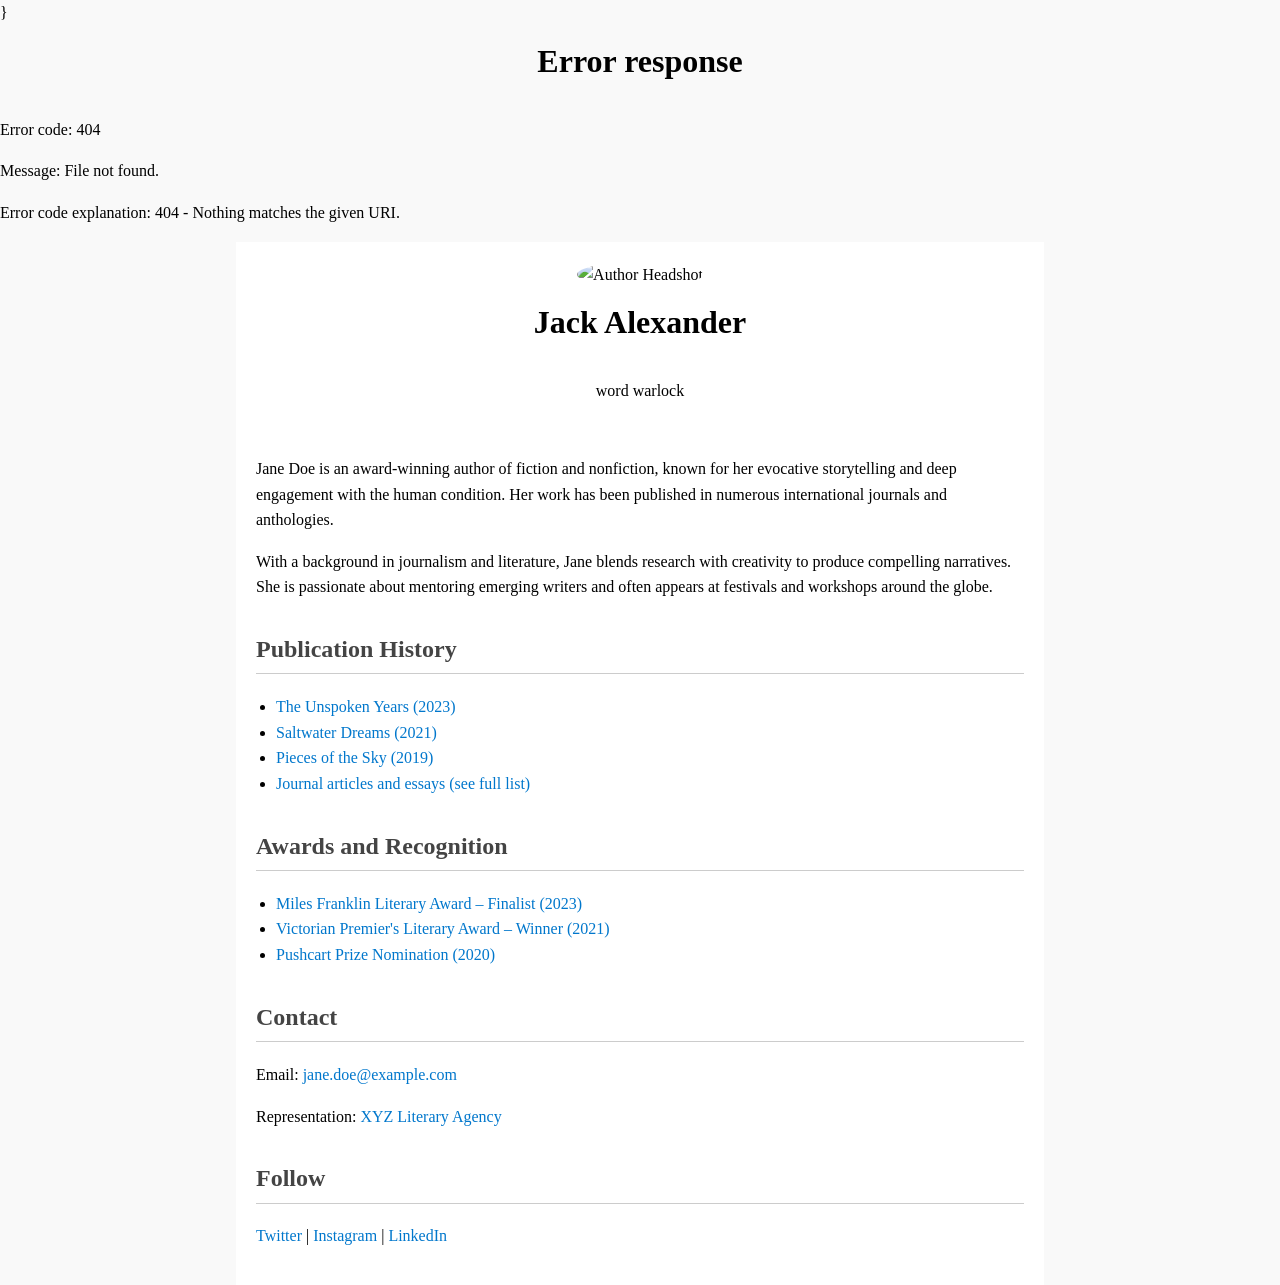
==== index.html @ e9b68151 "fiddling" ====
<!DOCTYPE html>
<html lang="en">
  <head>
    <meta charset="UTF-8" />
    <meta name="viewport" content="width=device-width, initial-scale=1.0" />
    <!-- import fonts here -->
}
<link rel="preconnect" href="https://fonts.googleapis.com">
<link rel="preconnect" href="https://fonts.gstatic.com" crossorigin>
<link href="https://fonts.googleapis.com/css2?family=Grenze+Gotisch:wght@100..900&family=Jacquard+24&display=swap" rel="stylesheet">

    <title>Jack Alexander</title>
    <link rel="stylesheet" href="./style.css" />
  </head>
  
  <body>
      <!-- menu header -->
    <div id="header-placeholder"></div>
    <!-- load header -->
    <script>
      fetch("header.html")
        .then((res) => res.text())
        .then((html) => {
          document.getElementById("header-placeholder").innerHTML = html;
        });
    </script>

    <div class="container">
      <header>
        <!-- edit author headshot below -->
        <img
          src="./img/headshot.jpg"
          alt="Author Headshot"
        />
        <h1>Jack Alexander</h1>
        <p>word warlock</p>
      </header>

      <section class="bio">
        <!-- edit author bio below -->
        <p>
          Jane Doe is an award-winning author of fiction and nonfiction, known
          for her evocative storytelling and deep engagement with the human
          condition. Her work has been published in numerous international
          journals and anthologies.
        </p>
        <p>
          With a background in journalism and literature, Jane blends research
          with creativity to produce compelling narratives. She is passionate
          about mentoring emerging writers and often appears at festivals and
          workshops around the globe.
        </p>
      </section>

      <section class="publications">
        <h2>Publication History</h2>
        <!-- edit author publications below, creating new list items -->
        <ul>
          <li><a href="#">The Unspoken Years (2023)</a></li>
          <li><a href="#">Saltwater Dreams (2021)</a></li>
          <li><a href="#">Pieces of the Sky (2019)</a></li>
          <li>
            <a href="./publications.html"
              >Journal articles and essays (see full list)</a
            >
          </li>
        </ul>
      </section>

      <section class="awards">
        <h2>Awards and Recognition</h2>
        <ul>
          <li>
            <a href="#">Miles Franklin Literary Award – Finalist (2023)</a>
          </li>
          <li>
            <a href="#">Victorian Premier's Literary Award – Winner (2021)</a>
          </li>
          <li><a href="#">Pushcart Prize Nomination (2020)</a></li>
        </ul>
      </section>

      <section class="contact">
        <h2>Contact</h2>
        <p>
          Email: <a href="mailto:jane.doe@example.com">jane.doe@example.com</a>
        </p>
        <p>Representation: <a href="#">XYZ Literary Agency</a></p>
      </section>

      <section class="socials">
        <h2>Follow</h2>
        <p>
          <a href="https://twitter.com/janedoe">Twitter</a> |
          <a href="https://instagram.com/janedoe">Instagram</a> |
          <a href="https://linkedin.com/in/janedoe">LinkedIn</a>
        </p>
      </section>
    </div>
  </body>
</html>
---- style.css ----
/* make comments within this syntax */

body {
  font-family: "Grenze Gotische";
  line-height: 1.6;
  margin: 0;
  padding: 0;
  background-color: #f9f9f9;
  color: black;
}
.menu {
  max-width: 10%;
  position: sticky;
  top: 10px;
  background-color:#333333
}
.container {
  max-width: 60%;
  margin: auto;
  padding: 20px;
  background-color: #ffffff;
}
header {
  text-align: center;
  padding-bottom: 20px;
}
header img {
  width: 150px;
  border-radius: 50%;
}
h1 {
  margin: 10px 0 5px;
  text-align: center;
  margin-bottom: 30px;
}
h2 {
  color: #444444;
  border-bottom: 1px solid #cccccc;
  padding-bottom: 5px;
  margin-top: 30px;
}
ul {
  padding-left: 20px;
}
a {
  color: #0077cc;
  text-decoration: none;
}
a:hover {
  text-decoration: underline;
}
.contact,
.socials {
  margin-top: 30px;
}

/* styling for publications.html */
.container2 {
  max-width: 1000px;
  margin: auto;
  padding: 20px;
  background-color: #ffffff;
}
.article-grid {
  display: grid;
  grid-template-columns: repeat(auto-fit, minmax(280px, 1fr));
  gap: 20px;
}
.article-card {
  background: #fdfdfd;
  border: 1px solid #dddddd;
  border-radius: 8px;
  overflow: hidden;
  transition: transform 0.3s ease;
}
.article-card:hover {
  transform: scale(1.02);
}
.article-image {
  width: 100%;
  height: 180px;
  object-fit: cover;
}
.article-content {
  padding: 15px;
}
.article-title {
  font-size: 1.1em;
  margin: 0 0 10px;
}
.article-title a {
  text-decoration: none;
  color: #0077cc;
}
.article-title a:hover {
  text-decoration: underline;
}
.journal-name {
  color: #666666;
  font-size: 0.95em;
}

/* styling for header.html */
.navbar {
  height: 10%;
  background-color:#333333;
  color: white;
  padding: 10px 10px;
}
.navbar nav {
  display: flex;
  flex-wrap: wrap;
  gap: 100%;
}
.navbar nav a:hover {
  text-decoration: underline;
}
.spacer {
  height: 0px;
}
    .gallery {
      font-family: sans-serif;
      margin: 0;
      padding: 0;
      background-color: #f9f9f9;
      display: flex;
      flex-direction: column;
      align-items: center;
    }

    .feature-box {
      display: flex;
      flex-direction: column;
      align-items: center;
      background: white;
      box-shadow: 0 2px 10px rgba(0, 0, 0, 0.1);
      border-radius: 1rem;
      max-width: 800px;
      padding: 2rem;
      margin: 2rem;
      text-align: center;
    }
    .feature-box img {
      width: 100%;
      max-height: 400px;
      object-fit: cover;
      border-radius: 1rem;
      margin-bottom: 1.5rem;
    }
    .feature-box h2 {
      margin-bottom: 1rem;
    }
    .feature-box p {
      margin-bottom: 1rem;
    }
    .nav-buttons {
      display: flex;
      justify-content: space-between;
      width: 100%;
      max-width: 800px;
      margin-top: 1rem;
    }
    .nav-buttons button {
      background-color: #333333;
      color: white;
      border: none;
      padding: 0.75rem 1.5rem;
      border-radius: 0.5rem;
      cursor: pointer;
    }
    .nav-buttons button:hover {
      background-color: #555555;
    }
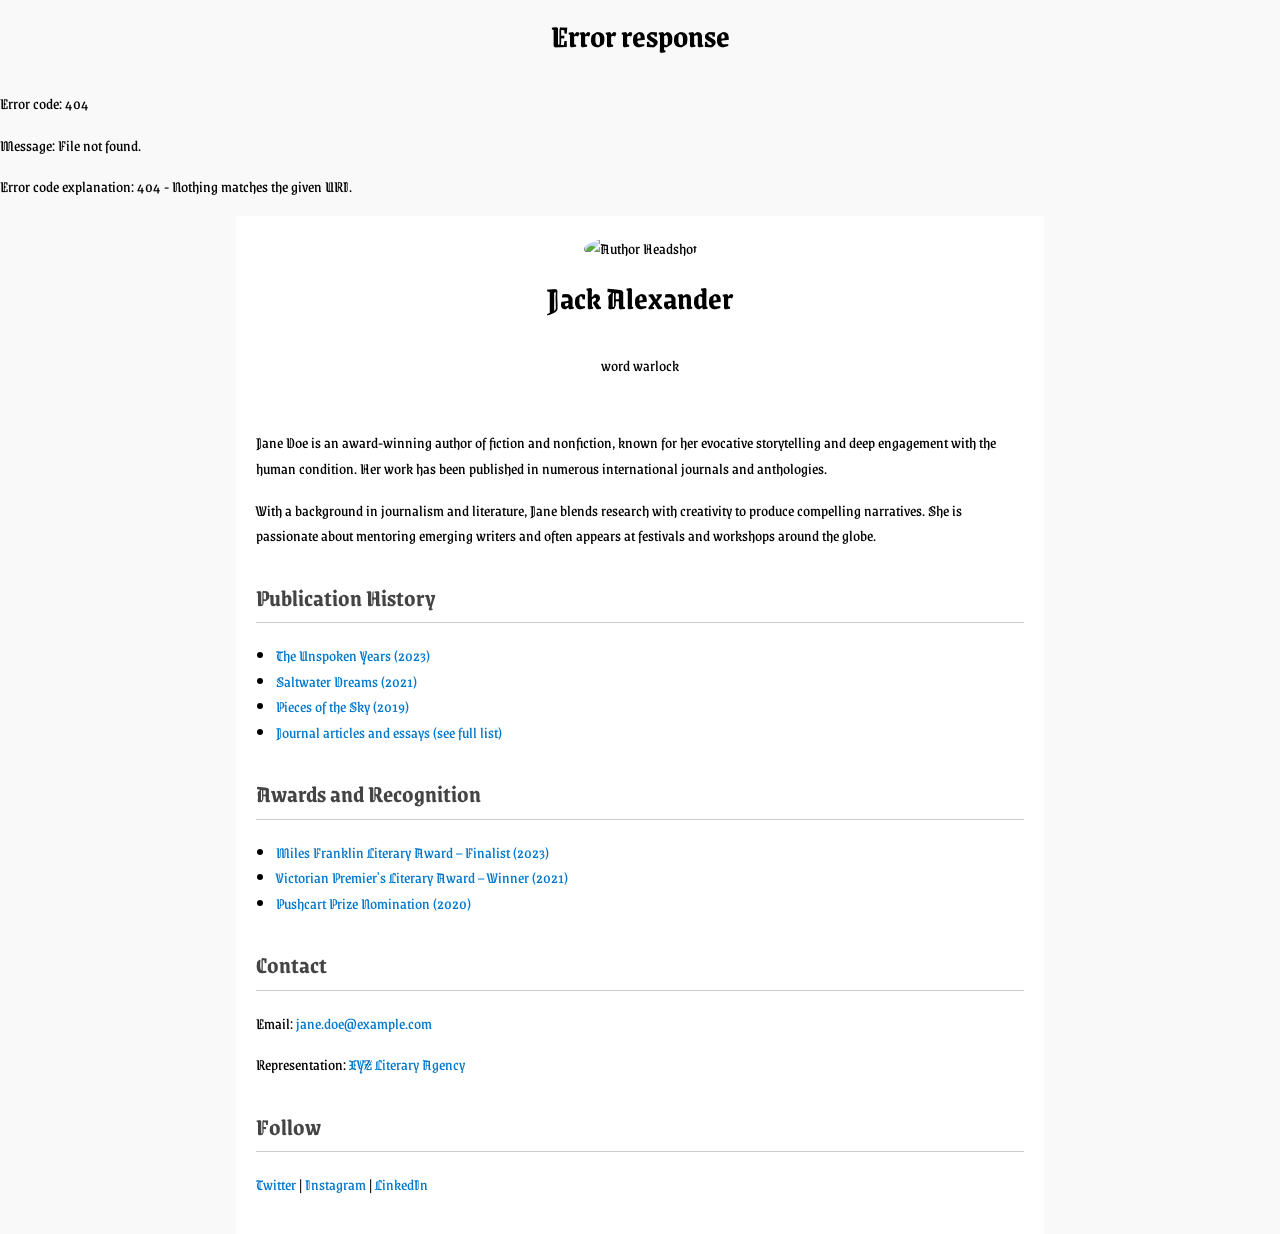
==== commit 54b025e4: "fonts" ====
--- a/index.html
+++ b/index.html
@@ -4,11 +4,14 @@
     <meta charset="UTF-8" />
     <meta name="viewport" content="width=device-width, initial-scale=1.0" />
     <!-- import fonts here -->
-}
-<link rel="preconnect" href="https://fonts.googleapis.com">
-<link rel="preconnect" href="https://fonts.gstatic.com" crossorigin>
-<link href="https://fonts.googleapis.com/css2?family=Grenze+Gotisch:wght@100..900&family=Jacquard+24&display=swap" rel="stylesheet">
-
+     
+<link rel="preconnect" href="https://fonts.googleapis.com" />
+<link rel="preconnect" href="https://fonts.gstatic.com" crossorigin />
+<link 
+  href="https://fonts.googleapis.com/css2?family=Grenze+Gotisch&display=swap" 
+  rel="stylesheet" 
+  />
+   
     <title>Jack Alexander</title>
     <link rel="stylesheet" href="./style.css" />
   </head>
--- a/style.css
+++ b/style.css
@@ -1,7 +1,7 @@
 /* make comments within this syntax */
 
 body {
-  font-family: "Grenze Gotische";
+  font-family: "Grenze Gotisch";
   line-height: 1.6;
   margin: 0;
   padding: 0;
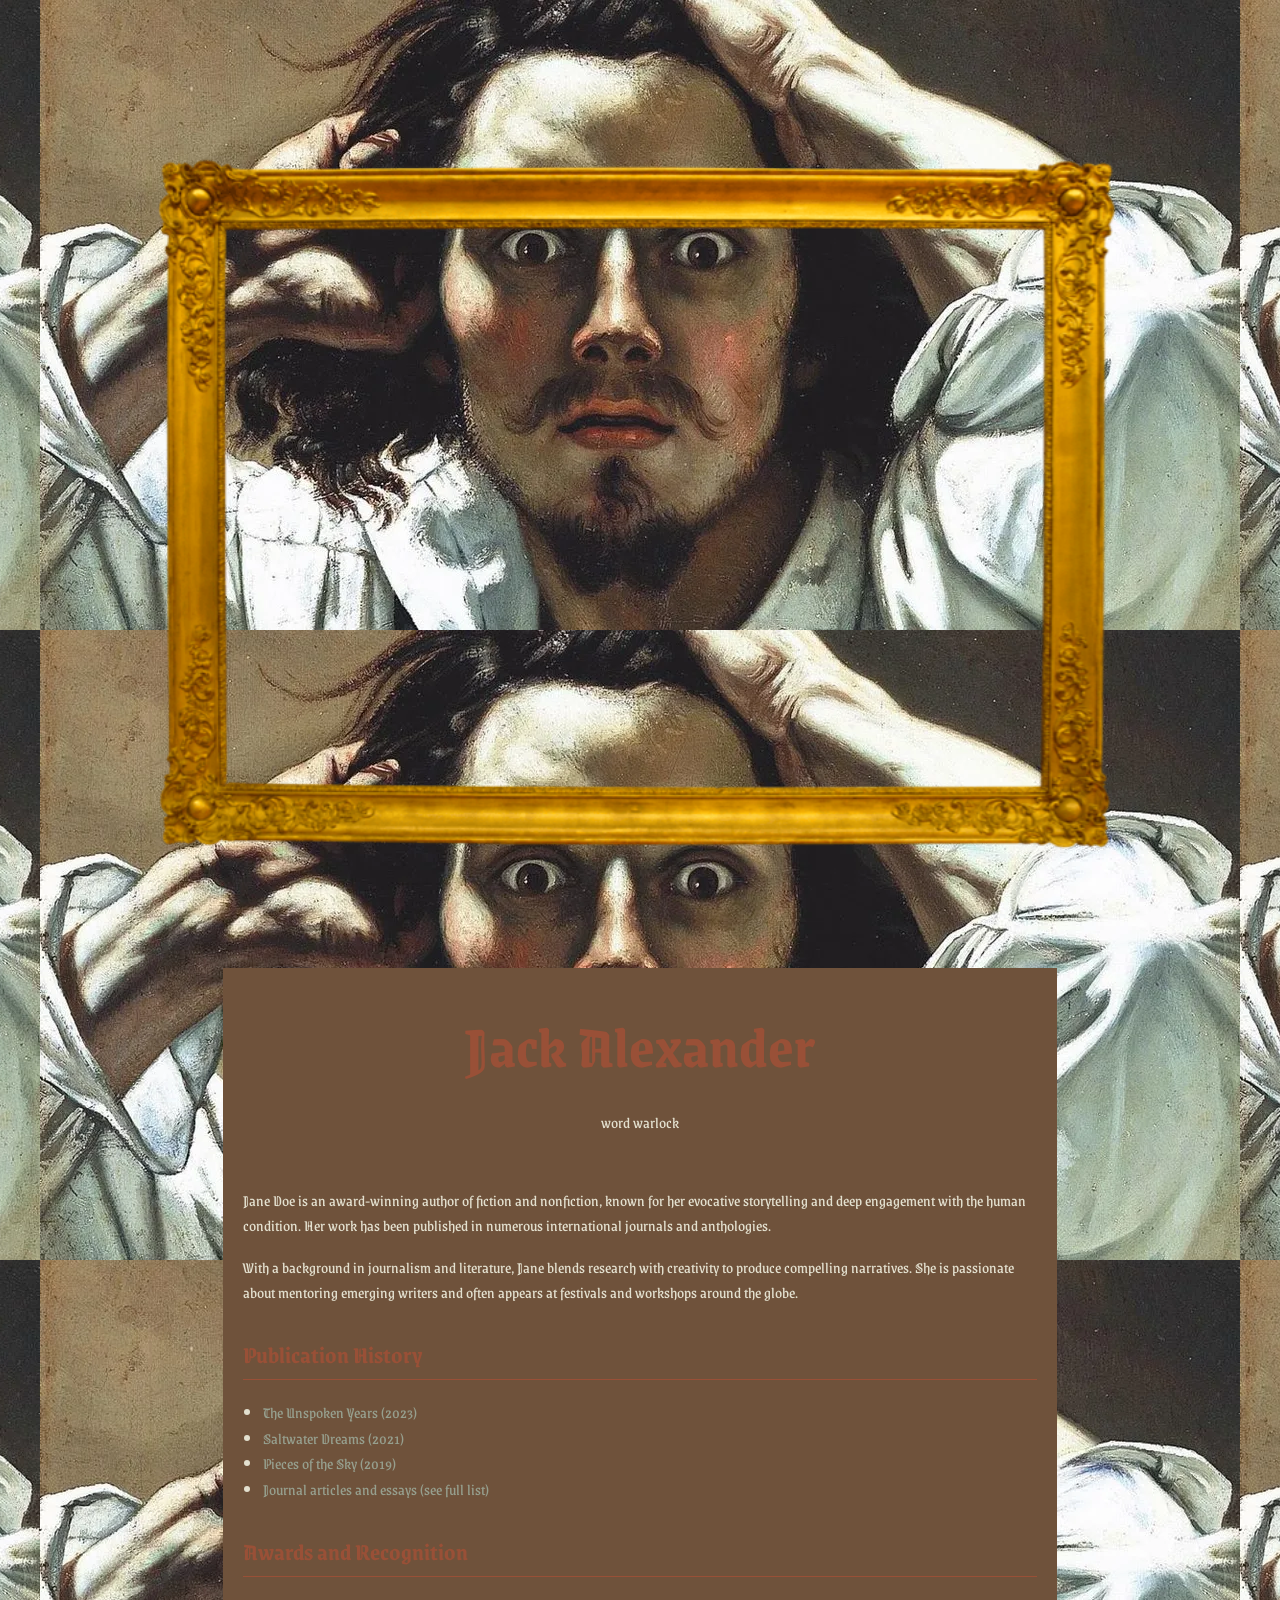
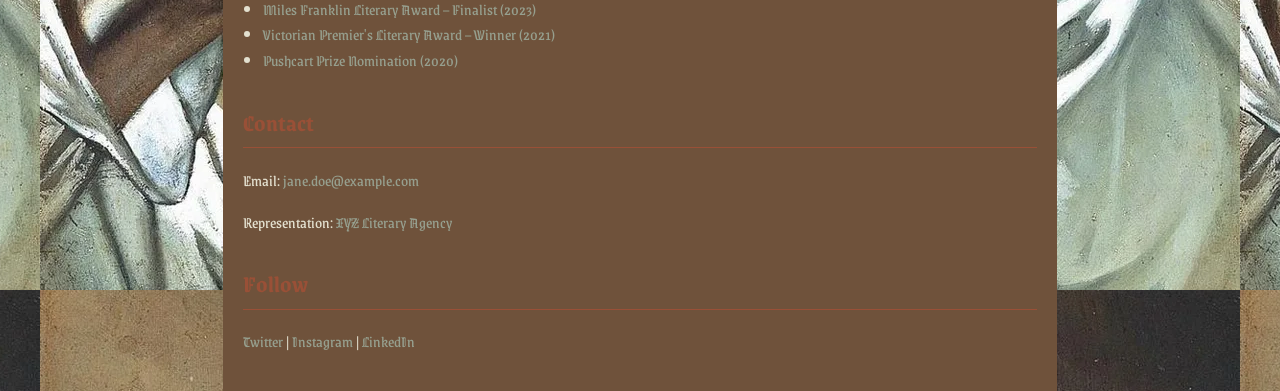
==== commit 123bac69: "clean up" ====
--- a/index.html
+++ b/index.html
@@ -4,7 +4,7 @@
     <meta charset="UTF-8" />
     <meta name="viewport" content="width=device-width, initial-scale=1.0" />
     <!-- import fonts here -->
-     
+
 <link rel="preconnect" href="https://fonts.googleapis.com" />
 <link rel="preconnect" href="https://fonts.gstatic.com" crossorigin />
 <link 
@@ -17,24 +17,16 @@
   </head>
   
   <body>
-      <!-- menu header -->
-    <div id="header-placeholder"></div>
-    <!-- load header -->
-    <script>
-      fetch("header.html")
-        .then((res) => res.text())
-        .then((html) => {
-          document.getElementById("header-placeholder").innerHTML = html;
-        });
-    </script>
+
+    <img class="sticky"
+      src="img/frame.png";
+      alt="frame";
+    />
 
     <div class="container">
+
       <header>
         <!-- edit author headshot below -->
-        <img
-          src="./img/headshot.jpg"
-          alt="Author Headshot"
-        />
         <h1>Jack Alexander</h1>
         <p>word warlock</p>
       </header>
--- a/style.css
+++ b/style.css
@@ -1,41 +1,54 @@
 /* make comments within this syntax */
+
+/* pallet
+  #6f523b - dark brown
+  #e3e0cf - cream
+  #995037 - orange
+  #969f8e - grey
+  #977d5d - light brown
+  */
 
 body {
   font-family: "Grenze Gotisch";
   line-height: 1.6;
   margin: 0;
   padding: 0;
-  background-color: #f9f9f9;
-  color: black;
-}
-.menu {
-  max-width: 10%;
-  position: sticky;
-  top: 10px;
-  background-color:#333333
+  background-image: url(img/desperate-man.webp);
+  background-position: top center;
+  color: #e3e0cf;
 }
 .container {
-  max-width: 60%;
+  max-width: 62%;
   margin: auto;
   padding: 20px;
-  background-color: #ffffff;
+  background-color: #6f523b;
+  border-color: #333333;
 }
 header {
   text-align: center;
   padding-bottom: 20px;
 }
 header img {
-  width: 150px;
-  border-radius: 50%;
+  width: 120%;
+  position: sticky;
+  top: 10px;
+  border-radius: 0%;
+}
+img.sticky {
+  position: sticky;
+  top: 20px;
+  width: 100%;
 }
 h1 {
+  color: #995037;
+  font-size: 60px;
   margin: 10px 0 5px;
   text-align: center;
-  margin-bottom: 30px;
+  margin-bottom: 10px;
 }
 h2 {
-  color: #444444;
-  border-bottom: 1px solid #cccccc;
+  color: #995037;
+  border-bottom: 1px solid #995037;
   padding-bottom: 5px;
   margin-top: 30px;
 }
@@ -43,7 +56,7 @@
   padding-left: 20px;
 }
 a {
-  color: #0077cc;
+  color: #969f8e;
   text-decoration: none;
 }
 a:hover {
@@ -103,9 +116,12 @@
 /* styling for header.html */
 .navbar {
   height: 10%;
-  background-color:#333333;
+  background-image: url(./img/desperate-man.webp);
+  background-position: center;
+  background-repeat: no-repeat;
   color: white;
-  padding: 10px 10px;
+  padding: 200px 0px;
+  
 }
 .navbar nav {
   display: flex;
@@ -116,7 +132,7 @@
   text-decoration: underline;
 }
 .spacer {
-  height: 0px;
+  height: 10px;
 }
     .gallery {
       font-family: sans-serif;
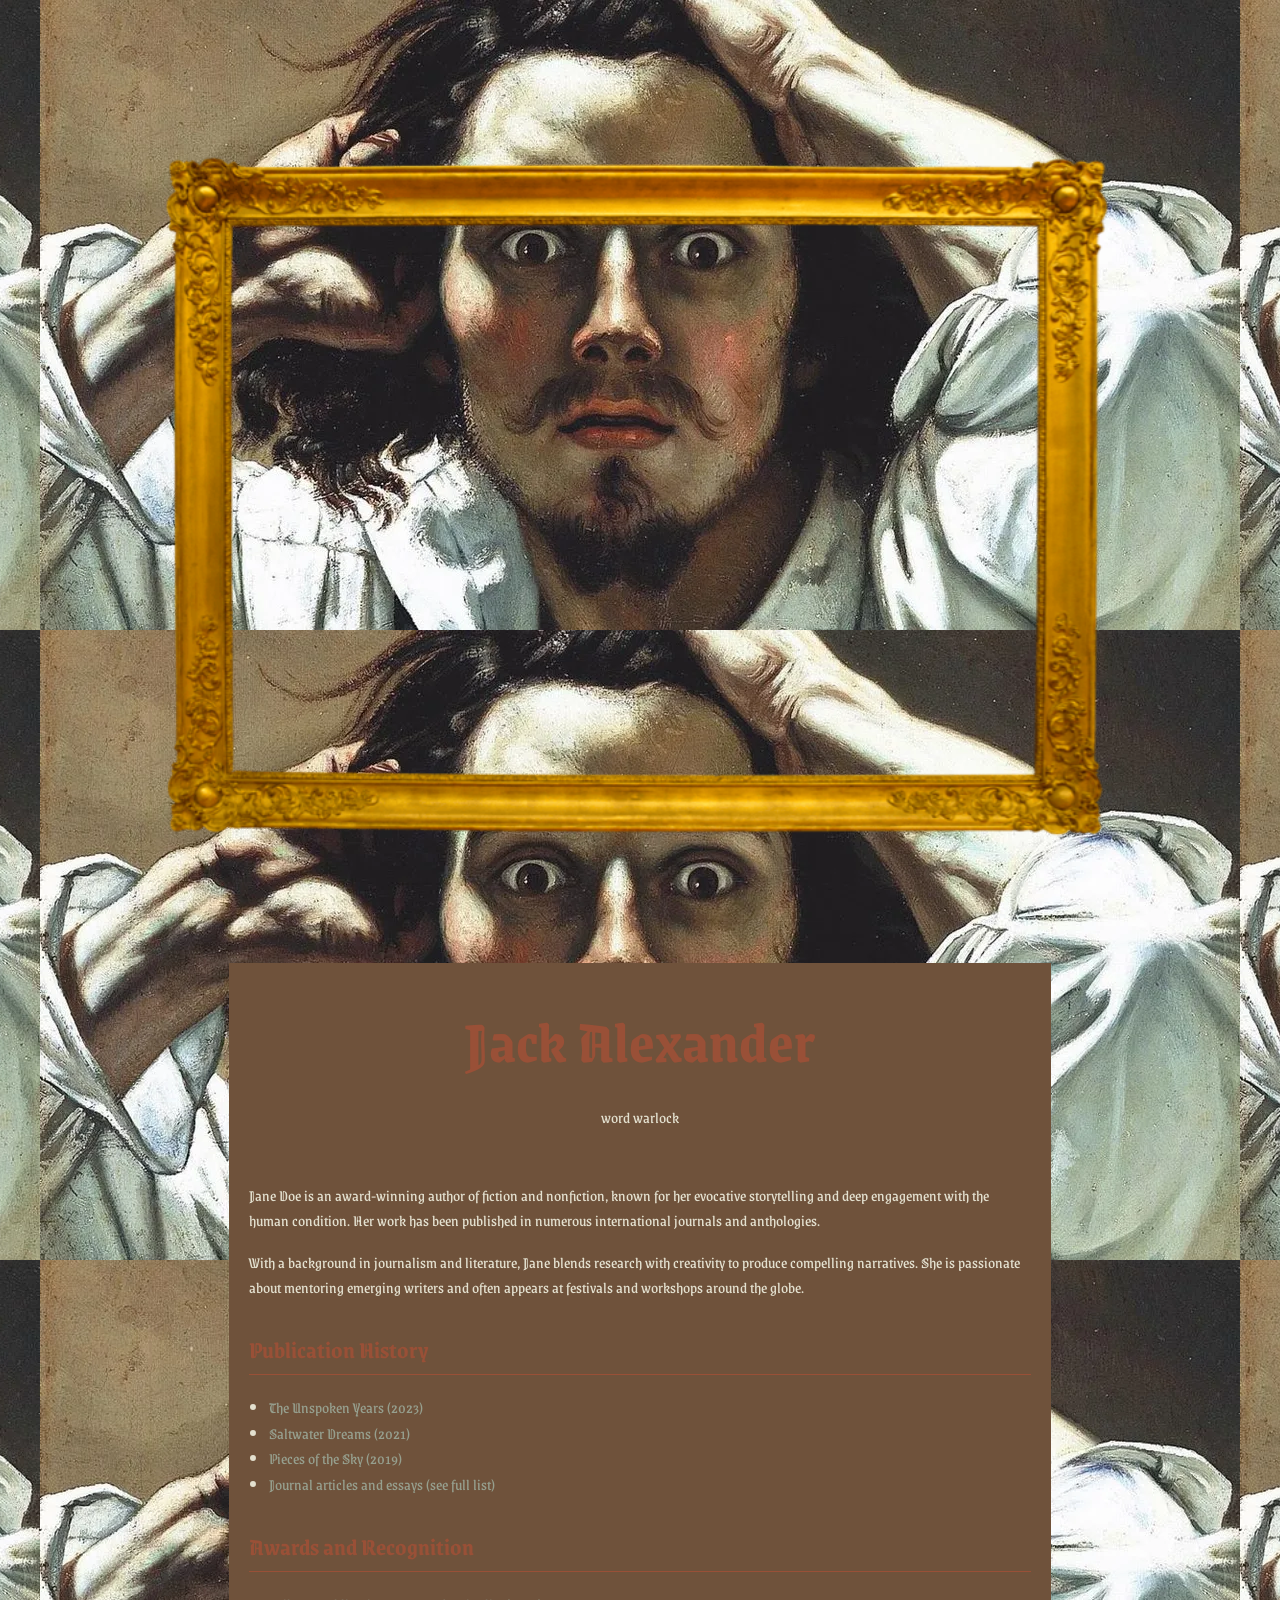
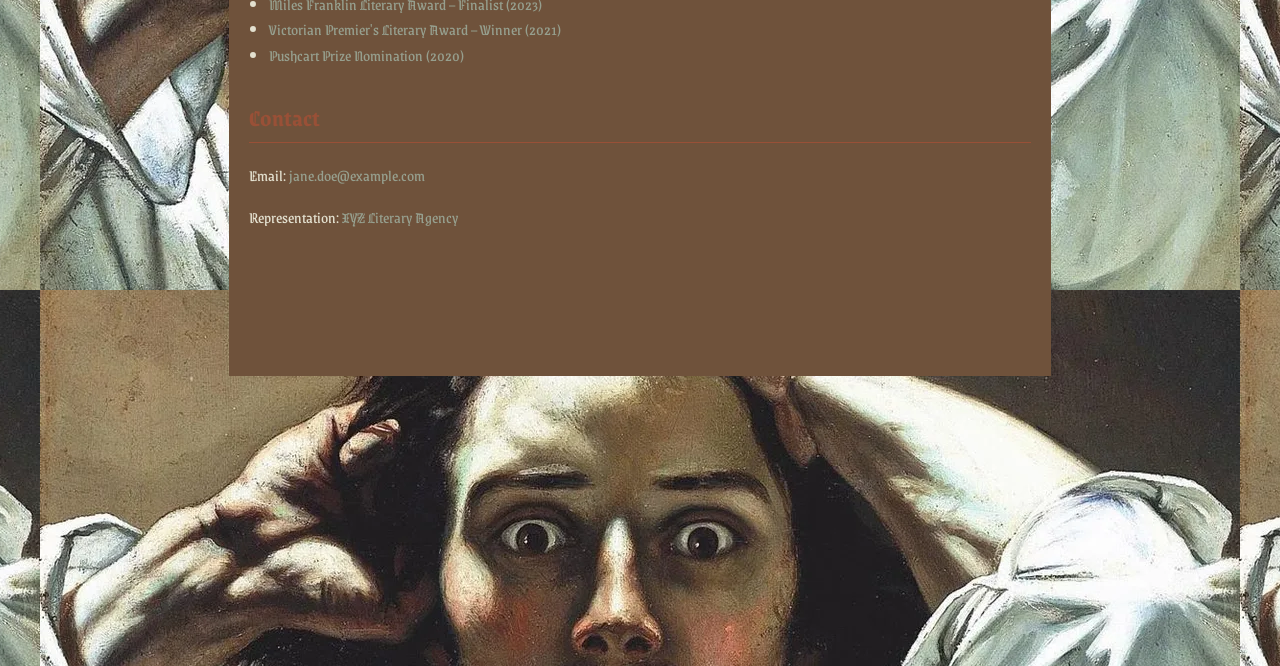
==== commit e432b03b: "clean up" ====
--- a/index.html
+++ b/index.html
@@ -24,7 +24,6 @@
     />
 
     <div class="container">
-
       <header>
         <!-- edit author headshot below -->
         <h1>Jack Alexander</h1>
@@ -82,15 +81,6 @@
         </p>
         <p>Representation: <a href="#">XYZ Literary Agency</a></p>
       </section>
-
-      <section class="socials">
-        <h2>Follow</h2>
-        <p>
-          <a href="https://twitter.com/janedoe">Twitter</a> |
-          <a href="https://instagram.com/janedoe">Instagram</a> |
-          <a href="https://linkedin.com/in/janedoe">LinkedIn</a>
-        </p>
-      </section>
     </div>
   </body>
 </html>
--- a/style.css
+++ b/style.css
@@ -11,7 +11,8 @@
 body {
   font-family: "Grenze Gotisch";
   line-height: 1.6;
-  margin: 0;
+  margin: 10px;
+  margin-bottom: 290px;
   padding: 0;
   background-image: url(img/desperate-man.webp);
   background-position: top center;
@@ -21,6 +22,7 @@
   max-width: 62%;
   margin: auto;
   padding: 20px;
+  padding-bottom: 130px;
   background-color: #6f523b;
   border-color: #333333;
 }
@@ -38,6 +40,7 @@
   position: sticky;
   top: 20px;
   width: 100%;
+  overflow: visible;
 }
 h1 {
   color: #995037;
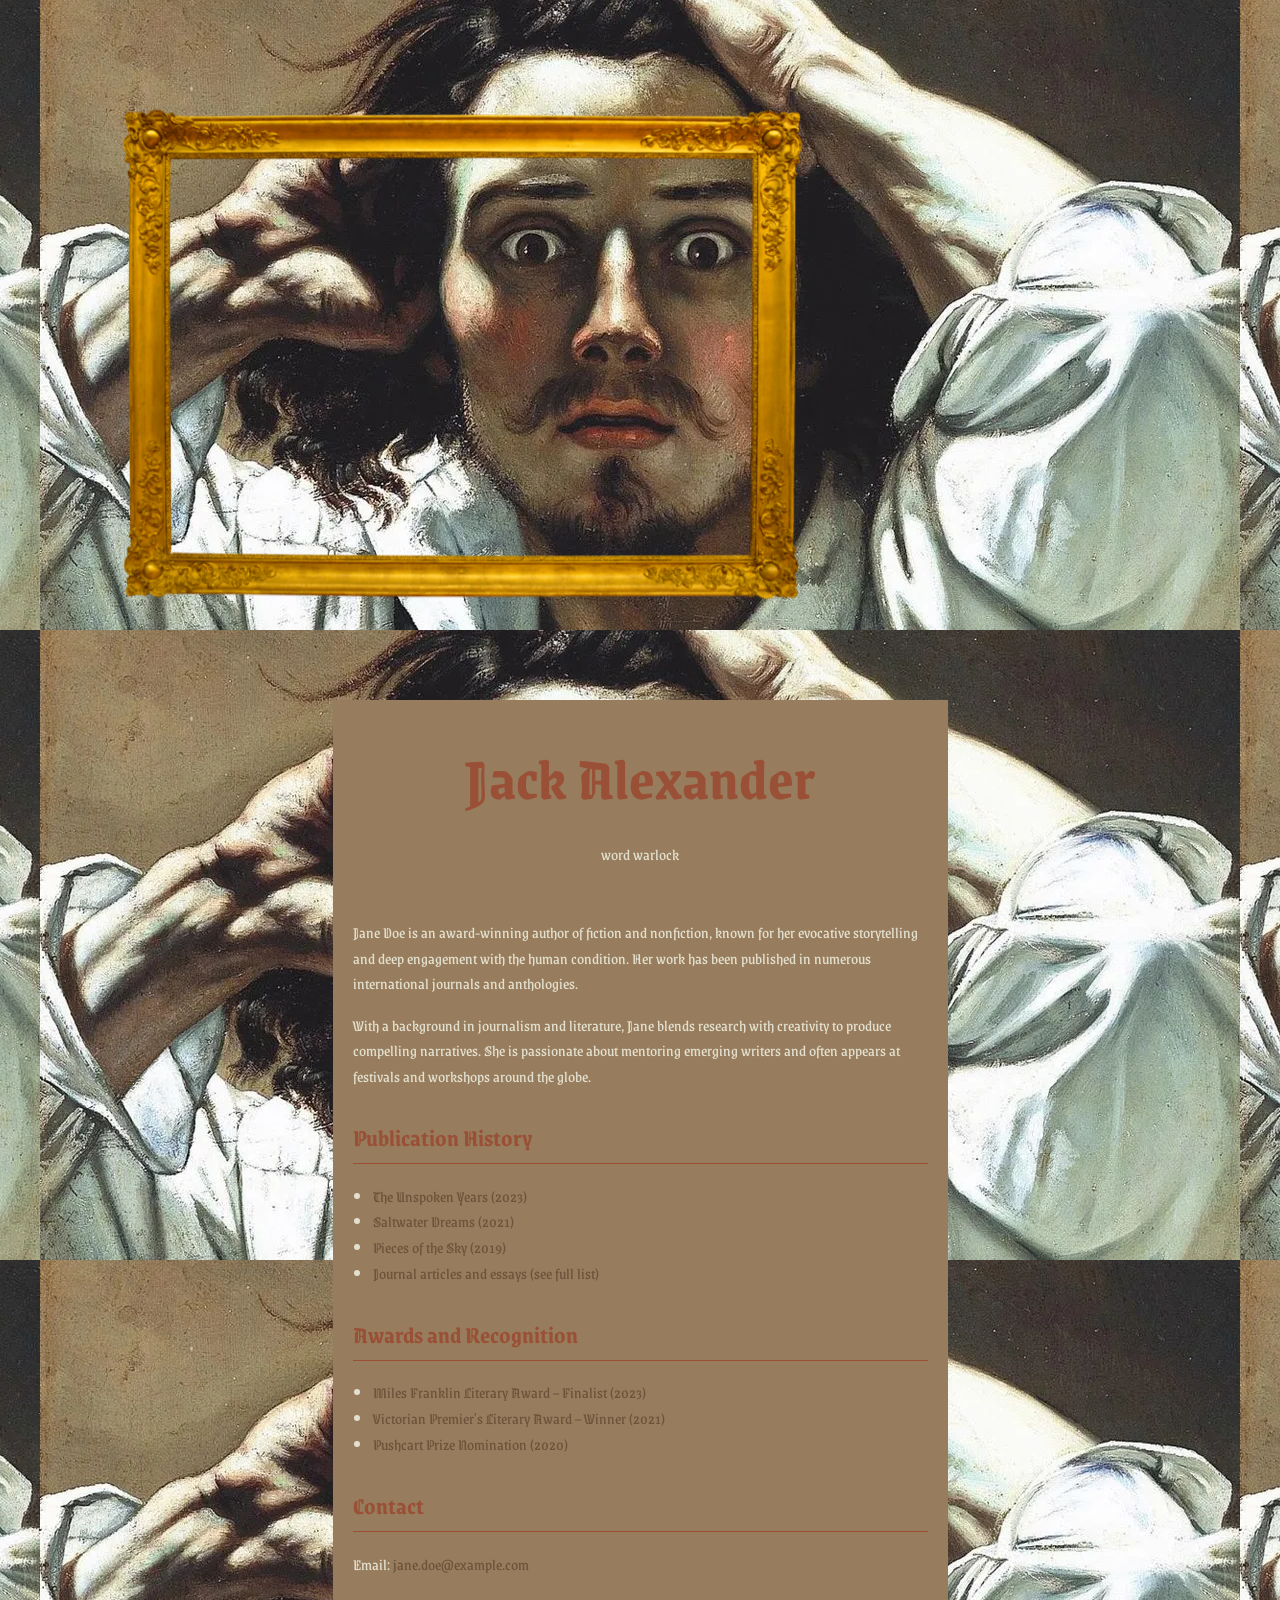
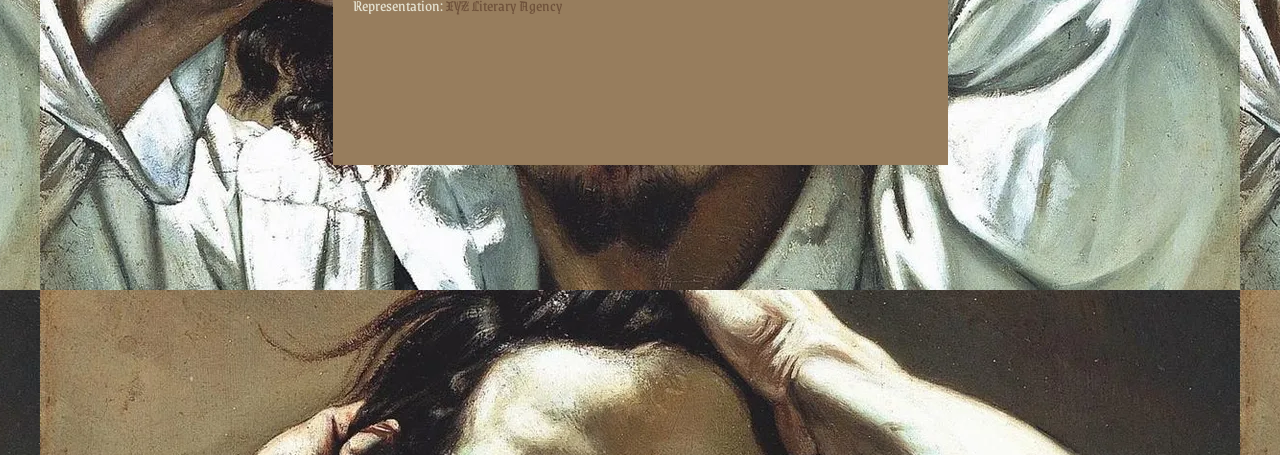
==== commit 98d9e188: "clean up" ====
--- a/index.html
+++ b/index.html
@@ -20,7 +20,7 @@
 
     <img class="sticky"
       src="img/frame.png";
-      alt="frame";
+      alt="Frame";
     />
 
     <div class="container">
--- a/style.css
+++ b/style.css
@@ -19,11 +19,11 @@
   color: #e3e0cf;
 }
 .container {
-  max-width: 62%;
+  max-width: 575px;
   margin: auto;
   padding: 20px;
   padding-bottom: 130px;
-  background-color: #6f523b;
+  background-color: #977d5d;
   border-color: #333333;
 }
 header {
@@ -38,9 +38,8 @@
 }
 img.sticky {
   position: sticky;
-  top: 20px;
-  width: 100%;
-  overflow: visible;
+  top: 10px; 
+  width: 910px;
 }
 h1 {
   color: #995037;
@@ -59,7 +58,7 @@
   padding-left: 20px;
 }
 a {
-  color: #969f8e;
+  color: #6f523b;
   text-decoration: none;
 }
 a:hover {
